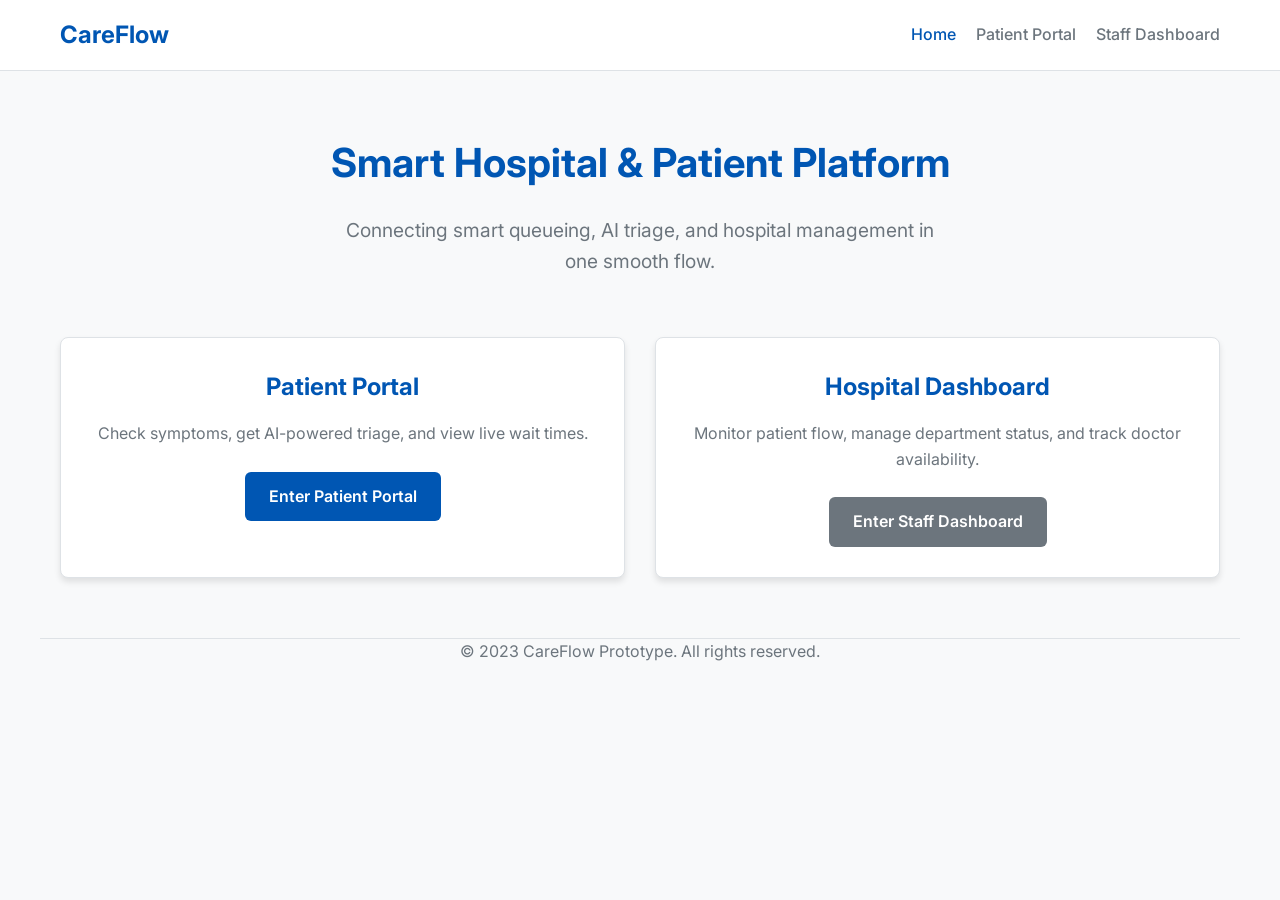
==== index.html @ 091896bb "Build CareFlow healthcare platform prototype - Implemented index.html landing page - Created patient" ====
<!DOCTYPE html>
<html lang="en">
<head>
    <meta charset="UTF-8">
    <meta name="viewport" content="width=device-width, initial-scale=1.0">
    <title>CareFlow | Smart Healthcare Platform</title>
    <link rel="stylesheet" href="css/style.css">
    <link href="https://fonts.googleapis.com/css2?family=Inter:wght@400;500;600;700&display=swap" rel="stylesheet">
</head>
<body>
    <nav class="navbar">
        <div class="container">
            <a href="index.html" class="logo">CareFlow</a>
            <ul class="nav-links">
                <li><a href="index.html" class="active">Home</a></li>
                <li><a href="patient.html">Patient Portal</a></li>
                <li><a href="dashboard.html">Staff Dashboard</a></li>
            </ul>
        </div>
    </nav>

    <main class="container">
        <header class="hero">
            <h1>Smart Hospital & Patient Platform</h1>
            <p>Connecting smart queueing, AI triage, and hospital management in one smooth flow.</p>
        </header>

        <section class="portal-selection">
            <div class="card">
                <h2>Patient Portal</h2>
                <p>Check symptoms, get AI-powered triage, and view live wait times.</p>
                <a href="patient.html" class="btn btn-primary">Enter Patient Portal</a>
            </div>
            <div class="card">
                <h2>Hospital Dashboard</h2>
                <p>Monitor patient flow, manage department status, and track doctor availability.</p>
                <a href="dashboard.html" class="btn btn-secondary">Enter Staff Dashboard</a>
            </div>
        </section>
    </main>

    <footer class="container">
        <p>&copy; 2023 CareFlow Prototype. All rights reserved.</p>
    </footer>
</body>
</html>
---- css/style.css ----
:root {
    --primary-color: #0056b3;
    --secondary-color: #6c757d;
    --success-color: #28a745;
    --warning-color: #ffc107;
    --danger-color: #dc3545;
    --bg-light: #f8f9fa;
    --text-dark: #343a40;
    --white: #ffffff;
    --border-color: #dee2e6;
    --font-family: 'Inter', -apple-system, BlinkMacSystemFont, "Segoe UI", Roboto, sans-serif;
}

* {
    box-sizing: border-box;
    margin: 0;
    padding: 0;
}

body {
    font-family: var(--font-family);
    line-height: 1.6;
    color: var(--text-dark);
    background-color: var(--bg-light);
}

.container {
    max-width: 1200px;
    margin: 0 auto;
    padding: 0 20px;
}

/* Navbar */
.navbar {
    background-color: var(--white);
    border-bottom: 1px solid var(--border-color);
    padding: 1rem 0;
    position: sticky;
    top: 0;
    z-index: 1000;
}

.navbar .container {
    display: flex;
    justify-content: space-between;
    align-items: center;
}

.logo {
    font-size: 1.5rem;
    font-weight: 700;
    color: var(--primary-color);
    text-decoration: none;
}

.nav-links {
    display: flex;
    list-style: none;
}

.nav-links li {
    margin-left: 20px;
}

.nav-links a {
    text-decoration: none;
    color: var(--secondary-color);
    font-weight: 500;
    transition: color 0.3s;
}

.nav-links a:hover, .nav-links a.active {
    color: var(--primary-color);
}

/* Hero Section */
.hero {
    text-align: center;
    padding: 60px 0;
}

.hero h1 {
    font-size: 2.5rem;
    margin-bottom: 20px;
    color: var(--primary-color);
}

.hero p {
    font-size: 1.2rem;
    color: var(--secondary-color);
    max-width: 600px;
    margin: 0 auto;
}

/* Portal Selection / Cards */
.portal-selection {
    display: grid;
    grid-template-columns: repeat(auto-fit, minmax(300px, 1fr));
    gap: 30px;
    margin-bottom: 60px;
}

.card {
    background: var(--white);
    border-radius: 8px;
    padding: 30px;
    box-shadow: 0 4px 6px rgba(0,0,0,0.1);
    text-align: center;
    border: 1px solid var(--border-color);
}

.card h2 {
    margin-bottom: 15px;
    color: var(--primary-color);
}

.card p {
    margin-bottom: 25px;
    color: var(--secondary-color);
}

/* Buttons */
.btn {
    display: inline-block;
    padding: 12px 24px;
    border-radius: 6px;
    text-decoration: none;
    font-weight: 600;
    transition: background-color 0.3s, transform 0.2s;
    cursor: pointer;
    border: none;
    font-size: 1rem;
}

.btn:active {
    transform: translateY(1px);
}

.btn-primary {
    background-color: var(--primary-color);
    color: var(--white);
}

.btn-primary:hover {
    background-color: #004494;
}

.btn-secondary {
    background-color: var(--secondary-color);
    color: var(--white);
}

.btn-secondary:hover {
    background-color: #5a6268;
}

.btn-block {
    display: block;
    width: 100%;
}

/* Footer */
footer {
    text-align: center;
    padding: 40px 0;
    color: var(--secondary-color);
    border-top: 1px solid var(--border-color);
}

/* Form Styles */
.form-group {
    margin-bottom: 20px;
    text-align: left;
}

.form-group label {
    display: block;
    margin-bottom: 5px;
    font-weight: 600;
}

input[type="text"],
input[type="email"],
input[type="tel"],
select,
textarea {
    width: 100%;
    padding: 12px;
    border: 1px solid var(--border-color);
    border-radius: 6px;
    font-family: inherit;
    font-size: 1rem;
}

textarea {
    resize: vertical;
    min-height: 100px;
}

/* Triage Colors */
.triage-critical { border-left: 10px solid var(--danger-color); }
.triage-urgent { border-left: 10px solid var(--warning-color); }
.triage-non-urgent { border-left: 10px solid var(--success-color); }

.badge {
    padding: 4px 8px;
    border-radius: 4px;
    font-size: 0.85rem;
    font-weight: 600;
    text-transform: uppercase;
}

.badge-red { background-color: var(--danger-color); color: white; }
.badge-orange { background-color: var(--warning-color); color: #333; }
.badge-green { background-color: var(--success-color); color: white; }

/* Responsive */
@media (max-width: 768px) {
    .nav-links {
        display: none; /* Simplification for prototype */
    }

    .hero h1 {
        font-size: 2rem;
    }
}
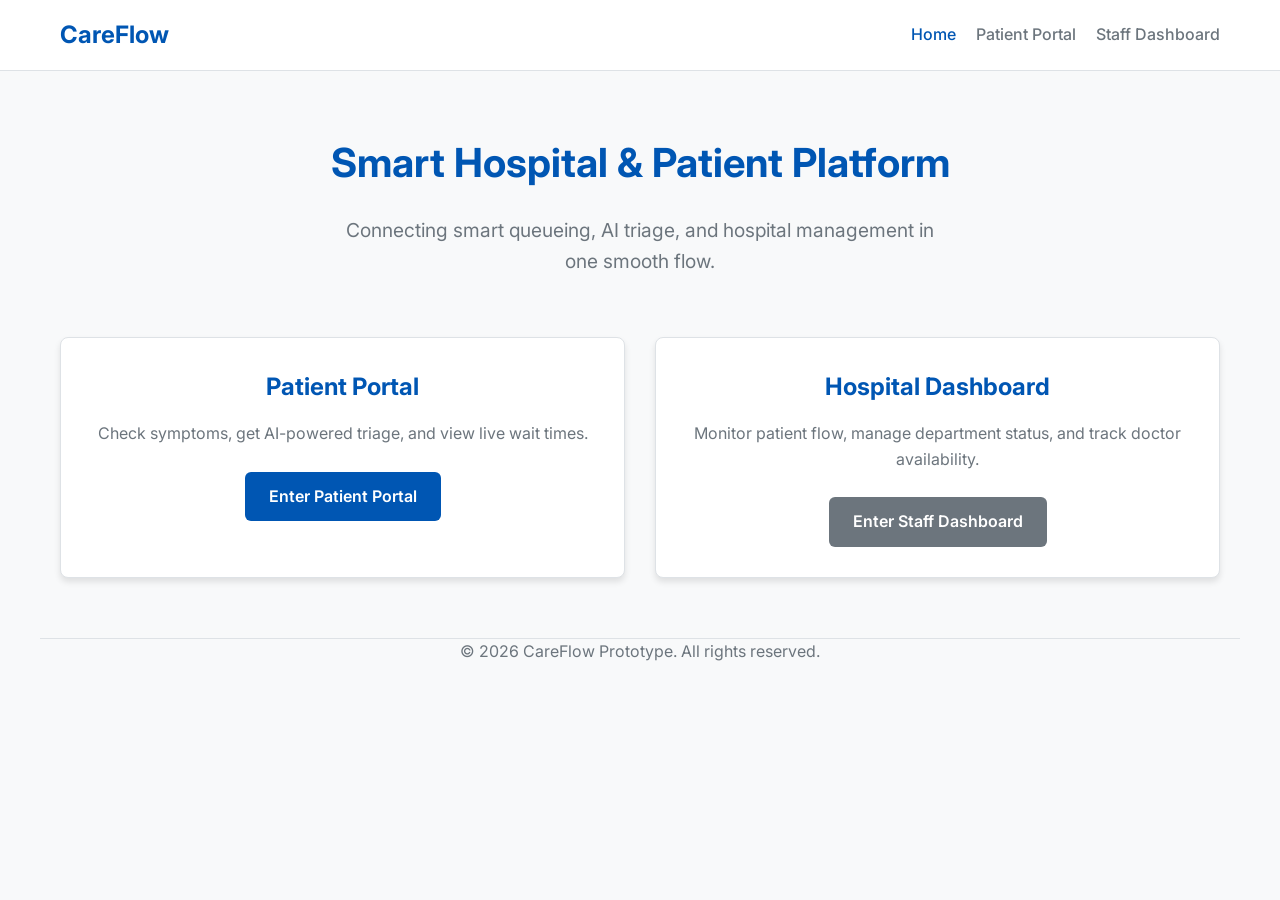
==== commit 4aa53395: "Update copyright year in footer to 2026" ====
--- a/index.html
+++ b/index.html
@@ -40,7 +40,7 @@
     </main>
 
     <footer class="container">
-        <p>&copy; 2023 CareFlow Prototype. All rights reserved.</p>
+        <p>&copy; 2026 CareFlow Prototype. All rights reserved.</p>
     </footer>
 </body>
 </html>
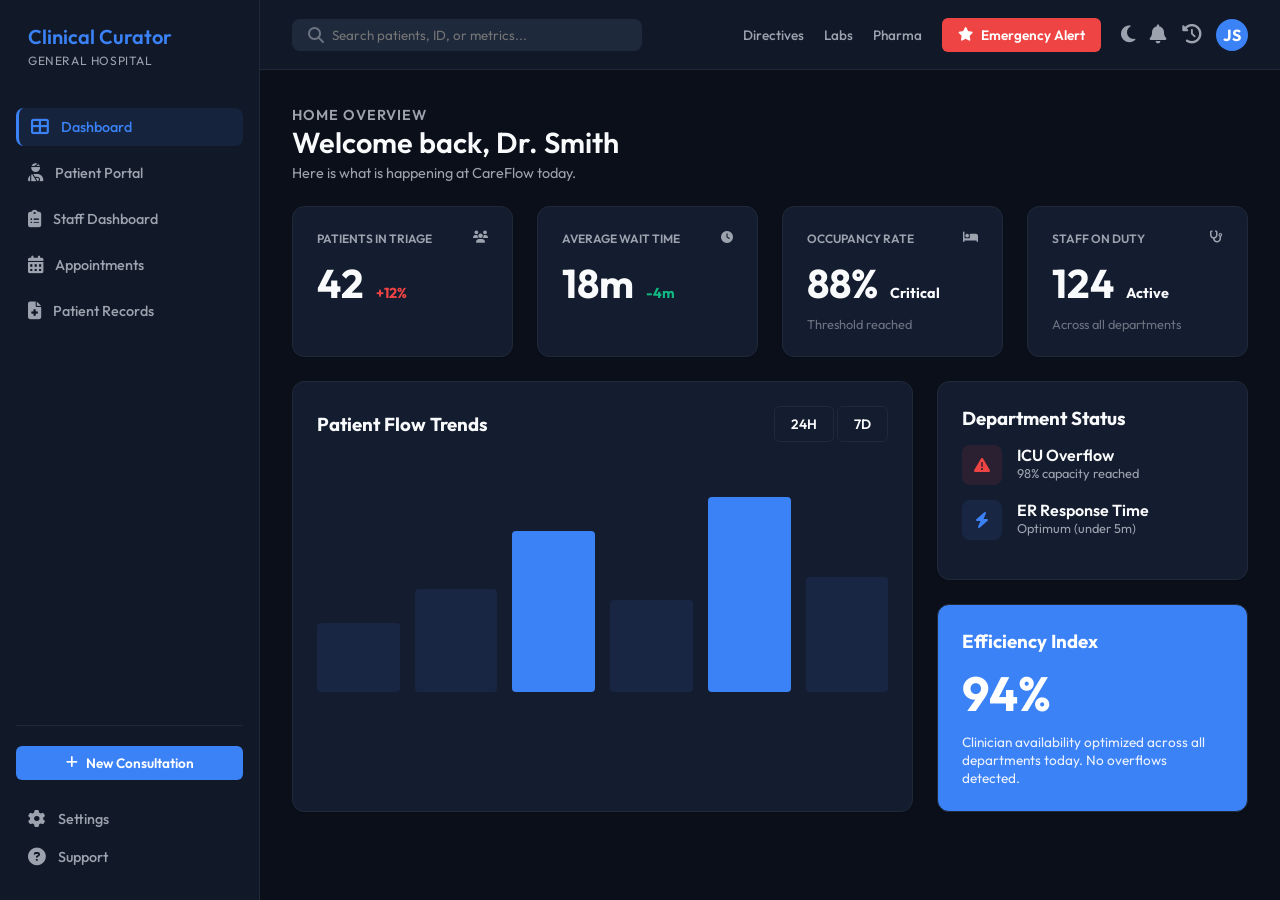
==== commit 581c2ed7: "Overhaul UI to premium Clinical Curator design and enhance triage simulation logic" ====
--- a/index.html
+++ b/index.html
@@ -3,44 +3,191 @@
 <head>
     <meta charset="UTF-8">
     <meta name="viewport" content="width=device-width, initial-scale=1.0">
-    <title>CareFlow | Smart Healthcare Platform</title>
+    <title>CareFlow | Clinical Curator</title>
     <link rel="stylesheet" href="css/style.css">
-    <link href="https://fonts.googleapis.com/css2?family=Inter:wght@400;500;600;700&display=swap" rel="stylesheet">
+    <link rel="stylesheet" href="https://cdnjs.cloudflare.com/ajax/libs/font-awesome/6.4.0/css/all.min.css">
 </head>
-<body>
-    <nav class="navbar">
-        <div class="container">
-            <a href="index.html" class="logo">CareFlow</a>
-            <ul class="nav-links">
-                <li><a href="index.html" class="active">Home</a></li>
-                <li><a href="patient.html">Patient Portal</a></li>
-                <li><a href="dashboard.html">Staff Dashboard</a></li>
+<body data-theme="dark">
+    <div class="app-container">
+        <!-- Sidebar -->
+        <aside class="sidebar">
+            <div class="brand">
+                <h1>Clinical Curator</h1>
+                <p>General Hospital</p>
+            </div>
+            
+            <ul class="nav-menu">
+                <li class="nav-item">
+                    <a href="index.html" class="nav-link active">
+                        <i class="fas fa-th-large"></i> Dashboard
+                    </a>
+                </li>
+                <li class="nav-item">
+                    <a href="patient.html" class="nav-link">
+                        <i class="fas fa-user-injured"></i> Patient Portal
+                    </a>
+                </li>
+                <li class="nav-item">
+                    <a href="dashboard.html" class="nav-link">
+                        <i class="fas fa-clipboard-list"></i> Staff Dashboard
+                    </a>
+                </li>
+                <li class="nav-item">
+                    <a href="#" class="nav-link">
+                        <i class="fas fa-calendar-alt"></i> Appointments
+                    </a>
+                </li>
+                <li class="nav-item">
+                    <a href="#" class="nav-link">
+                        <i class="fas fa-file-medical"></i> Patient Records
+                    </a>
+                </li>
             </ul>
-        </div>
-    </nav>
 
-    <main class="container">
-        <header class="hero">
-            <h1>Smart Hospital & Patient Platform</h1>
-            <p>Connecting smart queueing, AI triage, and hospital management in one smooth flow.</p>
-        </header>
+            <div class="sidebar-footer">
+                <button class="btn btn-primary btn-block">
+                    <i class="fas fa-plus"></i> New Consultation
+                </button>
+                <div style="margin-top: 20px;">
+                    <a href="#" class="nav-link"><i class="fas fa-cog"></i> Settings</a>
+                    <a href="#" class="nav-link"><i class="fas fa-question-circle"></i> Support</a>
+                </div>
+            </div>
+        </aside>
 
-        <section class="portal-selection">
-            <div class="card">
-                <h2>Patient Portal</h2>
-                <p>Check symptoms, get AI-powered triage, and view live wait times.</p>
-                <a href="patient.html" class="btn btn-primary">Enter Patient Portal</a>
+        <!-- Main Content -->
+        <main class="main-content">
+            <header class="top-header">
+                <div class="search-bar">
+                    <i class="fas fa-search"></i>
+                    <input type="text" placeholder="Search patients, ID, or metrics...">
+                </div>
+
+                <div class="header-actions">
+                    <nav class="header-links">
+                        <a href="#">Directives</a>
+                        <a href="#">Labs</a>
+                        <a href="#">Pharma</a>
+                    </nav>
+                    <button class="btn btn-danger">
+                        <i class="fas fa-star"></i> Emergency Alert
+                    </button>
+                    <div class="icon-btn-group" style="display: flex; gap: 15px;">
+                        <button class="icon-btn" id="theme-toggle"><i class="fas fa-moon"></i></button>
+                        <button class="icon-btn"><i class="fas fa-bell"></i></button>
+                        <button class="icon-btn"><i class="fas fa-history"></i></button>
+                        <div class="user-avatar" style="width: 32px; height: 32px; background: #3b82f6; border-radius: 50%; display: flex; align-items: center; justify-content: center; color: white; font-weight: bold;">
+                            JS
+                        </div>
+                    </div>
+                </div>
+            </header>
+
+            <div class="page-container">
+                <div class="page-header">
+                    <p class="subtitle" style="text-transform: uppercase; font-weight: 600; letter-spacing: 1px;">Home Overview</p>
+                    <h2>Welcome back, Dr. Smith</h2>
+                    <p class="subtitle">Here is what is happening at CareFlow today.</p>
+                </div>
+
+                <div class="grid-4">
+                    <div class="card kpi-card">
+                        <div class="kpi-header">
+                            <span>Patients in Triage</span>
+                            <i class="fas fa-users"></i>
+                        </div>
+                        <div class="kpi-value">42 <span class="kpi-trend up">+12%</span></div>
+                    </div>
+                    <div class="card kpi-card">
+                        <div class="kpi-header">
+                            <span>Average Wait Time</span>
+                            <i class="fas fa-clock"></i>
+                        </div>
+                        <div class="kpi-value">18m <span class="kpi-trend down">-4m</span></div>
+                    </div>
+                    <div class="card kpi-card">
+                        <div class="kpi-header">
+                            <span>Occupancy Rate</span>
+                            <i class="fas fa-bed"></i>
+                        </div>
+                        <div class="kpi-value">88% <span class="kpi-trend">Critical</span></div>
+                        <p class="kpi-desc">Threshold reached</p>
+                    </div>
+                    <div class="card kpi-card">
+                        <div class="kpi-header">
+                            <span>Staff on Duty</span>
+                            <i class="fas fa-stethoscope"></i>
+                        </div>
+                        <div class="kpi-value">124 <span class="kpi-trend">Active</span></div>
+                        <p class="kpi-desc">Across all departments</p>
+                    </div>
+                </div>
+
+                <div class="dashboard-layout">
+                    <div class="card">
+                        <div class="card-header" style="display: flex; justify-content: space-between; align-items: center; margin-bottom: 20px;">
+                            <h3>Patient Flow Trends</h3>
+                            <div class="chart-tabs">
+                                <button class="btn btn-outline btn-sm active">24H</button>
+                                <button class="btn btn-outline btn-sm">7D</button>
+                            </div>
+                        </div>
+                        <div class="mock-chart" style="height: 250px; display: flex; align-items: flex-end; gap: 15px; padding-bottom: 20px;">
+                            <div style="flex: 1; height: 30%; background: var(--accent-blue-light); border-radius: 4px;"></div>
+                            <div style="flex: 1; height: 45%; background: var(--accent-blue-light); border-radius: 4px;"></div>
+                            <div style="flex: 1; height: 70%; background: var(--accent-blue); border-radius: 4px;"></div>
+                            <div style="flex: 1; height: 40%; background: var(--accent-blue-light); border-radius: 4px;"></div>
+                            <div style="flex: 1; height: 85%; background: var(--accent-blue); border-radius: 4px;"></div>
+                            <div style="flex: 1; height: 50%; background: var(--accent-blue-light); border-radius: 4px;"></div>
+                        </div>
+                    </div>
+
+                    <aside class="dashboard-aside" style="display: flex; flex-direction: column; gap: 24px;">
+                        <div class="card">
+                            <h3>Department Status</h3>
+                            <ul style="list-style: none; margin-top: 15px;">
+                                <li style="display: flex; gap: 15px; margin-bottom: 15px;">
+                                    <div style="background: var(--danger-light); color: var(--danger); width: 40px; height: 40px; border-radius: 8px; display: flex; align-items: center; justify-content: center;"><i class="fas fa-exclamation-triangle"></i></div>
+                                    <div>
+                                        <p style="font-weight: 600;">ICU Overflow</p>
+                                        <p style="font-size: 0.8rem; color: var(--text-secondary);">98% capacity reached</p>
+                                    </div>
+                                </li>
+                                <li style="display: flex; gap: 15px; margin-bottom: 15px;">
+                                    <div style="background: var(--accent-blue-light); color: var(--accent-blue); width: 40px; height: 40px; border-radius: 8px; display: flex; align-items: center; justify-content: center;"><i class="fas fa-bolt"></i></div>
+                                    <div>
+                                        <p style="font-weight: 600;">ER Response Time</p>
+                                        <p style="font-size: 0.8rem; color: var(--text-secondary);">Optimum (under 5m)</p>
+                                    </div>
+                                </li>
+                            </ul>
+                        </div>
+                        
+                        <div class="card" style="background: var(--accent-blue); color: white;">
+                            <h3>Efficiency Index</h3>
+                            <div style="font-size: 3rem; font-weight: 700; margin: 10px 0;">94%</div>
+                            <p style="font-size: 0.85rem; opacity: 0.9;">Clinician availability optimized across all departments today. No overflows detected.</p>
+                        </div>
+                    </aside>
+                </div>
             </div>
-            <div class="card">
-                <h2>Hospital Dashboard</h2>
-                <p>Monitor patient flow, manage department status, and track doctor availability.</p>
-                <a href="dashboard.html" class="btn btn-secondary">Enter Staff Dashboard</a>
-            </div>
-        </section>
-    </main>
+        </main>
+    </div>
 
-    <footer class="container">
-        <p>&copy; 2026 CareFlow Prototype. All rights reserved.</p>
-    </footer>
+    <script src="js/shared.js"></script>
+    <script>
+        document.getElementById('theme-toggle').addEventListener('click', () => {
+            const body = document.body;
+            const theme = body.getAttribute('data-theme');
+            const icon = document.querySelector('#theme-toggle i');
+            if (theme === 'dark') {
+                body.setAttribute('data-theme', 'light');
+                icon.className = 'fas fa-sun';
+            } else {
+                body.setAttribute('data-theme', 'dark');
+                icon.className = 'fas fa-moon';
+            }
+        });
+    </script>
 </body>
 </html>
--- a/css/style.css
+++ b/css/style.css
@@ -1,14 +1,60 @@
+@import url('https://fonts.googleapis.com/css2?family=Outfit:wght@300;400;500;600;700&display=swap');
+
 :root {
-    --primary-color: #0056b3;
-    --secondary-color: #6c757d;
-    --success-color: #28a745;
-    --warning-color: #ffc107;
-    --danger-color: #dc3545;
-    --bg-light: #f8f9fa;
-    --text-dark: #343a40;
-    --white: #ffffff;
-    --border-color: #dee2e6;
-    --font-family: 'Inter', -apple-system, BlinkMacSystemFont, "Segoe UI", Roboto, sans-serif;
+    /* Fonts */
+    --font-family: 'Outfit', sans-serif;
+
+    /* Light Theme (Default) */
+    --bg-main: #f4f6f8;
+    --bg-sidebar: #ffffff;
+    --bg-card: #ffffff;
+    --bg-input: #f0f2f5;
+    
+    --text-primary: #111827;
+    --text-secondary: #6b7280;
+    --text-muted: #9ca3af;
+    
+    --border-color: #e5e7eb;
+    
+    --accent-blue: #1d4ed8;
+    --accent-blue-hover: #1e40af;
+    --accent-blue-light: #eff6ff;
+    
+    --danger: #dc2626;
+    --danger-light: #fee2e2;
+    --warning: #f59e0b;
+    --warning-light: #fef3c7;
+    --success: #10b981;
+    --success-light: #d1fae5;
+    
+    --shadow-sm: 0 1px 2px 0 rgba(0, 0, 0, 0.05);
+    --shadow-md: 0 4px 6px -1px rgba(0, 0, 0, 0.1), 0 2px 4px -1px rgba(0, 0, 0, 0.06);
+    --shadow-lg: 0 10px 15px -3px rgba(0, 0, 0, 0.1), 0 4px 6px -2px rgba(0, 0, 0, 0.05);
+}
+
+[data-theme="dark"] {
+    /* Dark Theme */
+    --bg-main: #0b0f19;
+    --bg-sidebar: #111827;
+    --bg-card: #141c2f;
+    --bg-input: #1e293b;
+    
+    --text-primary: #f9fafb;
+    --text-secondary: #9ca3af;
+    --text-muted: #6b7280;
+    
+    --border-color: #1f2937;
+    
+    --accent-blue: #3b82f6;
+    --accent-blue-hover: #60a5fa;
+    --accent-blue-light: rgba(59, 130, 246, 0.1);
+    
+    --danger: #ef4444;
+    --danger-light: rgba(239, 68, 68, 0.1);
+    --warning: #f59e0b;
+    --warning-light: rgba(245, 158, 11, 0.1);
+    --success: #10b981;
+    --success-light: rgba(16, 185, 129, 0.1);
 }
 
 * {
@@ -19,208 +65,321 @@
 
 body {
     font-family: var(--font-family);
-    line-height: 1.6;
-    color: var(--text-dark);
-    background-color: var(--bg-light);
-}
-
-.container {
-    max-width: 1200px;
-    margin: 0 auto;
-    padding: 0 20px;
-}
-
-/* Navbar */
-.navbar {
-    background-color: var(--white);
-    border-bottom: 1px solid var(--border-color);
-    padding: 1rem 0;
+    background-color: var(--bg-main);
+    color: var(--text-primary);
+    display: flex;
+    min-height: 100vh;
+    overflow-x: hidden;
+    transition: background-color 0.3s, color 0.3s;
+}
+
+/* Application Layout */
+.app-container {
+    display: flex;
+    width: 100%;
+}
+
+/* Sidebar */
+.sidebar {
+    width: 260px;
+    background-color: var(--bg-sidebar);
+    border-right: 1px solid var(--border-color);
+    display: flex;
+    flex-direction: column;
+    padding: 24px 16px;
+    height: 100vh;
     position: sticky;
     top: 0;
-    z-index: 1000;
-}
-
-.navbar .container {
-    display: flex;
+    z-index: 100;
+}
+
+.brand {
+    margin-bottom: 40px;
+    padding: 0 12px;
+}
+.brand h1 {
+    font-size: 1.25rem;
+    font-weight: 600;
+    color: var(--accent-blue);
+    margin-bottom: 4px;
+}
+.brand p {
+    font-size: 0.75rem;
+    color: var(--text-secondary);
+    text-transform: uppercase;
+    letter-spacing: 0.05em;
+}
+
+.nav-menu {
+    list-style: none;
+    flex-grow: 1;
+}
+
+.nav-item {
+    margin-bottom: 8px;
+}
+
+.nav-link {
+    display: flex;
+    align-items: center;
+    padding: 10px 12px;
+    color: var(--text-secondary);
+    text-decoration: none;
+    border-radius: 8px;
+    font-size: 0.9rem;
+    font-weight: 500;
+    transition: all 0.2s;
+}
+
+.nav-link:hover {
+    background-color: var(--bg-input);
+    color: var(--text-primary);
+}
+
+.nav-link.active {
+    background-color: var(--accent-blue-light);
+    color: var(--accent-blue);
+    border-left: 3px solid var(--accent-blue);
+}
+
+.nav-link i {
+    margin-right: 12px;
+    font-size: 1.1rem;
+}
+
+.sidebar-footer {
+    border-top: 1px solid var(--border-color);
+    padding-top: 20px;
+    margin-top: 20px;
+}
+
+/* Main Content Area */
+.main-content {
+    flex: 1;
+    display: flex;
+    flex-direction: column;
+    min-width: 0;
+}
+
+/* Top Header */
+.top-header {
+    height: 70px;
+    border-bottom: 1px solid var(--border-color);
+    display: flex;
+    align-items: center;
     justify-content: space-between;
-    align-items: center;
-}
-
-.logo {
-    font-size: 1.5rem;
-    font-weight: 700;
-    color: var(--primary-color);
+    padding: 0 32px;
+    background-color: var(--bg-sidebar);
+    position: sticky;
+    top: 0;
+    z-index: 90;
+}
+
+.search-bar {
+    display: flex;
+    align-items: center;
+    background-color: var(--bg-input);
+    border-radius: 8px;
+    padding: 8px 16px;
+    width: 350px;
+}
+
+.search-bar i {
+    color: var(--text-muted);
+    margin-right: 8px;
+}
+
+.search-bar input {
+    border: none;
+    background: none;
+    outline: none;
+    color: var(--text-primary);
+    width: 100%;
+    font-family: var(--font-family);
+}
+
+.header-actions {
+    display: flex;
+    align-items: center;
+    gap: 20px;
+}
+
+.header-links {
+    display: flex;
+    gap: 20px;
+}
+.header-links a {
+    color: var(--text-secondary);
     text-decoration: none;
-}
-
-.nav-links {
-    display: flex;
-    list-style: none;
-}
-
-.nav-links li {
-    margin-left: 20px;
-}
-
-.nav-links a {
-    text-decoration: none;
-    color: var(--secondary-color);
+    font-size: 0.85rem;
     font-weight: 500;
-    transition: color 0.3s;
-}
-
-.nav-links a:hover, .nav-links a.active {
-    color: var(--primary-color);
-}
-
-/* Hero Section */
-.hero {
-    text-align: center;
-    padding: 60px 0;
-}
-
-.hero h1 {
-    font-size: 2.5rem;
-    margin-bottom: 20px;
-    color: var(--primary-color);
-}
-
-.hero p {
+}
+.header-links a:hover { color: var(--text-primary); }
+
+.icon-btn {
+    background: none;
+    border: none;
+    color: var(--text-secondary);
     font-size: 1.2rem;
-    color: var(--secondary-color);
-    max-width: 600px;
-    margin: 0 auto;
-}
-
-/* Portal Selection / Cards */
-.portal-selection {
-    display: grid;
-    grid-template-columns: repeat(auto-fit, minmax(300px, 1fr));
-    gap: 30px;
-    margin-bottom: 60px;
-}
-
-.card {
-    background: var(--white);
-    border-radius: 8px;
-    padding: 30px;
-    box-shadow: 0 4px 6px rgba(0,0,0,0.1);
-    text-align: center;
-    border: 1px solid var(--border-color);
-}
-
-.card h2 {
-    margin-bottom: 15px;
-    color: var(--primary-color);
-}
-
-.card p {
-    margin-bottom: 25px;
-    color: var(--secondary-color);
-}
+    cursor: pointer;
+    transition: color 0.2s;
+}
+.icon-btn:hover { color: var(--text-primary); }
 
 /* Buttons */
 .btn {
-    display: inline-block;
-    padding: 12px 24px;
+    padding: 8px 16px;
     border-radius: 6px;
-    text-decoration: none;
-    font-weight: 600;
-    transition: background-color 0.3s, transform 0.2s;
+    font-family: var(--font-family);
+    font-size: 0.85rem;
+    font-weight: 600;
     cursor: pointer;
     border: none;
-    font-size: 1rem;
-}
-
-.btn:active {
-    transform: translateY(1px);
-}
-
+    transition: opacity 0.2s, transform 0.1s;
+    display: inline-flex;
+    align-items: center;
+    justify-content: center;
+    gap: 8px;
+}
+.btn:active { transform: translateY(1px); }
 .btn-primary {
-    background-color: var(--primary-color);
-    color: var(--white);
-}
-
-.btn-primary:hover {
-    background-color: #004494;
-}
-
-.btn-secondary {
-    background-color: var(--secondary-color);
-    color: var(--white);
-}
-
-.btn-secondary:hover {
-    background-color: #5a6268;
-}
-
-.btn-block {
-    display: block;
-    width: 100%;
-}
-
-/* Footer */
-footer {
-    text-align: center;
-    padding: 40px 0;
-    color: var(--secondary-color);
-    border-top: 1px solid var(--border-color);
-}
-
-/* Form Styles */
-.form-group {
-    margin-bottom: 20px;
-    text-align: left;
-}
-
-.form-group label {
-    display: block;
-    margin-bottom: 5px;
-    font-weight: 600;
-}
-
-input[type="text"],
-input[type="email"],
-input[type="tel"],
-select,
-textarea {
-    width: 100%;
-    padding: 12px;
+    background: var(--accent-blue);
+    color: #fff;
+}
+.btn-primary:hover { background: var(--accent-blue-hover); }
+.btn-danger {
+    background: var(--danger);
+    color: #fff;
+}
+.btn-outline {
+    background: transparent;
     border: 1px solid var(--border-color);
-    border-radius: 6px;
-    font-family: inherit;
-    font-size: 1rem;
-}
-
-textarea {
-    resize: vertical;
-    min-height: 100px;
-}
-
-/* Triage Colors */
-.triage-critical { border-left: 10px solid var(--danger-color); }
-.triage-urgent { border-left: 10px solid var(--warning-color); }
-.triage-non-urgent { border-left: 10px solid var(--success-color); }
-
+    color: var(--text-primary);
+}
+.btn-block { width: 100%; }
+
+/* Page Content */
+.page-container {
+    padding: 32px;
+    flex-grow: 1;
+    overflow-y: auto;
+}
+
+.page-header {
+    margin-bottom: 24px;
+}
+.page-header h2 {
+    font-size: 1.8rem;
+    font-weight: 600;
+    color: var(--text-primary);
+}
+.page-header .subtitle {
+    color: var(--text-secondary);
+    font-size: 0.9rem;
+    margin-top: 4px;
+}
+
+/* Cards */
+.card {
+    background: var(--bg-card);
+    border-radius: 12px;
+    border: 1px solid var(--border-color);
+    padding: 24px;
+    box-shadow: var(--shadow-sm);
+}
+
+/* Badges */
 .badge {
     padding: 4px 8px;
     border-radius: 4px;
-    font-size: 0.85rem;
-    font-weight: 600;
+    font-size: 0.7rem;
+    font-weight: 700;
     text-transform: uppercase;
 }
-
-.badge-red { background-color: var(--danger-color); color: white; }
-.badge-orange { background-color: var(--warning-color); color: #333; }
-.badge-green { background-color: var(--success-color); color: white; }
-
-/* Responsive */
-@media (max-width: 768px) {
-    .nav-links {
-        display: none; /* Simplification for prototype */
-    }
-
-    .hero h1 {
-        font-size: 2rem;
-    }
-}
+.badge-critical, .badge-danger { background: var(--danger-light); color: var(--danger); }
+.badge-urgent, .badge-warning { background: var(--warning-light); color: var(--warning); }
+.badge-stable, .badge-success { background: var(--success-light); color: var(--success); }
+
+/* Tables */
+.data-table {
+    width: 100%;
+    border-collapse: collapse;
+}
+.data-table th, .data-table td {
+    padding: 16px;
+    text-align: left;
+    border-bottom: 1px solid var(--border-color);
+    font-size: 0.9rem;
+}
+.data-table th {
+    color: var(--text-secondary);
+    font-weight: 600;
+    text-transform: uppercase;
+    font-size: 0.75rem;
+    letter-spacing: 0.05em;
+}
+.data-table tr:last-child td { border-bottom: none; }
+.data-table tbody tr:hover { background-color: var(--bg-input); }
+
+/* Grid Layouts */
+.grid-4 { display: grid; grid-template-columns: repeat(4, 1fr); gap: 24px; }
+.grid-2 { display: grid; grid-template-columns: repeat(2, 1fr); gap: 24px; }
+.dashboard-layout { display: grid; grid-template-columns: 2fr 1fr; gap: 24px; margin-top: 24px; }
+
+/* KPI Cards */
+.kpi-card {
+    display: flex;
+    flex-direction: column;
+}
+.kpi-header {
+    display: flex;
+    justify-content: space-between;
+    color: var(--text-secondary);
+    font-size: 0.75rem;
+    font-weight: 600;
+    text-transform: uppercase;
+    margin-bottom: 12px;
+}
+.kpi-value {
+    font-size: 2.5rem;
+    font-weight: 700;
+    display: flex;
+    align-items: baseline;
+    gap: 12px;
+}
+.kpi-trend { font-size: 0.9rem; }
+.kpi-trend.up { color: var(--danger); }
+.kpi-trend.down { color: var(--success); }
+.kpi-desc { font-size: 0.8rem; color: var(--text-muted); margin-top: 8px; }
+
+/* Utilities */
+.text-danger { color: var(--danger); }
+.text-warning { color: var(--warning); }
+.text-success { color: var(--success); }
+
+/* Triage Form specific styles */
+.form-group { margin-bottom: 20px; }
+.form-group label { display: block; margin-bottom: 8px; font-weight: 500; font-size: 0.9rem; }
+.form-control {
+    width: 100%;
+    padding: 12px;
+    background: var(--bg-input);
+    border: 1px solid var(--border-color);
+    border-radius: 8px;
+    color: var(--text-primary);
+    font-family: inherit;
+}
+.form-control:focus { outline: none; border-color: var(--accent-blue); }
+
+.ai-insight {
+    border: 1px solid var(--danger);
+    background: var(--bg-card);
+    position: relative;
+    overflow: hidden;
+}
+.ai-insight::before {
+    content: '';
+    position: absolute;
+    top: 0; left: 0; width: 4px; height: 100%;
+    background: var(--danger);
+}
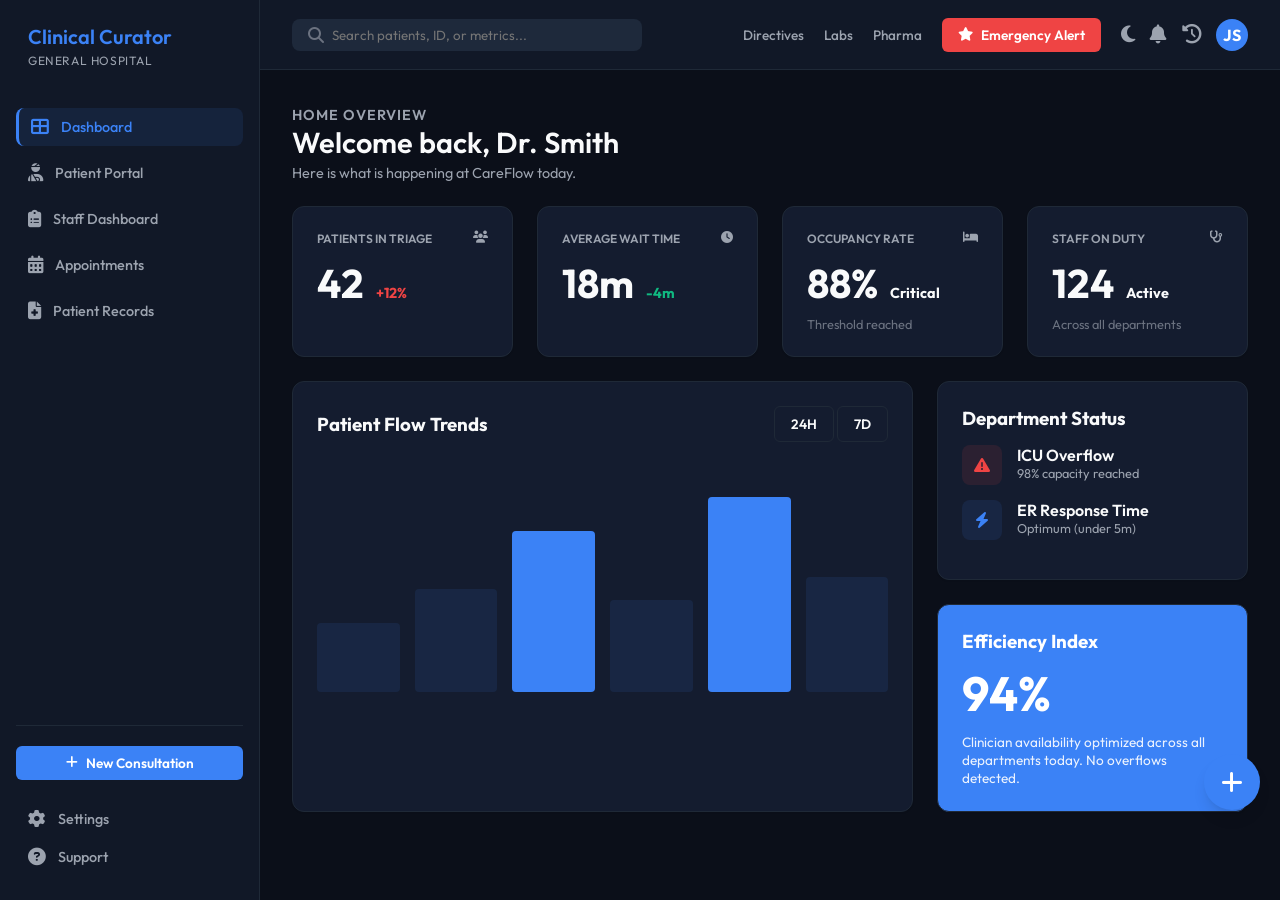
==== commit 78078975: "feat: implement mobile-responsive design across all pages - Added media queries for tablet (1024px) " ====
--- a/index.html
+++ b/index.html
@@ -73,6 +73,7 @@
                         <i class="fas fa-star"></i> Emergency Alert
                     </button>
                     <div class="icon-btn-group" style="display: flex; gap: 15px;">
+                        <button class="icon-btn mobile-search-trigger" id="mobile-search-trigger"><i class="fas fa-search"></i></button>
                         <button class="icon-btn" id="theme-toggle"><i class="fas fa-moon"></i></button>
                         <button class="icon-btn"><i class="fas fa-bell"></i></button>
                         <button class="icon-btn"><i class="fas fa-history"></i></button>
@@ -174,6 +175,82 @@
         </main>
     </div>
 
+    <!-- Bottom Navigation -->
+    <nav class="bottom-nav">
+        <a href="index.html" class="bottom-nav-item active">
+            <i class="fas fa-th-large"></i>
+            <span>Home</span>
+        </a>
+        <a href="patient.html" class="bottom-nav-item">
+            <i class="fas fa-user-injured"></i>
+            <span>Patient</span>
+        </a>
+        <a href="dashboard.html" class="bottom-nav-item">
+            <i class="fas fa-clipboard-list"></i>
+            <span>Staff</span>
+        </a>
+        <a href="#" class="bottom-nav-item" id="mobile-more-btn">
+            <i class="fas fa-ellipsis-h"></i>
+            <span>More</span>
+        </a>
+    </nav>
+
+    <!-- FAB -->
+    <button class="fab" id="mobile-fab">
+        <i class="fas fa-plus"></i>
+    </button>
+
+    <!-- Mobile More Menu -->
+    <div class="mobile-menu-overlay" id="mobile-menu-overlay">
+        <div class="mobile-menu">
+            <div class="mobile-menu-header">
+                <div class="brand">
+                    <h1>Clinical Curator</h1>
+                    <p>General Hospital</p>
+                </div>
+                <button class="icon-btn" id="close-mobile-menu"><i class="fas fa-times"></i></button>
+            </div>
+            <div class="mobile-menu-grid">
+                <a href="#" class="mobile-menu-item">
+                    <i class="fas fa-calendar-alt"></i>
+                    <span>Appointments</span>
+                </a>
+                <a href="#" class="mobile-menu-item">
+                    <i class="fas fa-file-medical"></i>
+                    <span>Records</span>
+                </a>
+                <a href="#" class="mobile-menu-item">
+                    <i class="fas fa-book-medical"></i>
+                    <span>Directives</span>
+                </a>
+                <a href="#" class="mobile-menu-item">
+                    <i class="fas fa-flask"></i>
+                    <span>Labs</span>
+                </a>
+                <a href="#" class="mobile-menu-item">
+                    <i class="fas fa-pills"></i>
+                    <span>Pharma</span>
+                </a>
+                <a href="#" class="mobile-menu-item">
+                    <i class="fas fa-cog"></i>
+                    <span>Settings</span>
+                </a>
+            </div>
+            <div style="border-top: 1px solid var(--border-color); padding-top: 20px;">
+                <a href="#" class="nav-link"><i class="fas fa-question-circle"></i> Support</a>
+            </div>
+        </div>
+    </div>
+
+    <!-- Mobile Search Overlay -->
+    <div class="mobile-search-overlay" id="mobile-search-overlay">
+        <button class="icon-btn" id="close-mobile-search"><i class="fas fa-arrow-left"></i></button>
+        <div class="search-bar" style="display: flex; flex: 1; width: auto;">
+            <i class="fas fa-search"></i>
+            <input type="text" placeholder="Search...">
+        </div>
+    </div>
+
     <script src="js/shared.js"></script>
     <script>
         document.getElementById('theme-toggle').addEventListener('click', () => {
--- a/css/style.css
+++ b/css/style.css
@@ -383,3 +383,241 @@
     top: 0; left: 0; width: 4px; height: 100%;
     background: var(--danger);
 }
+
+/* Mobile & Tablet Responsive Styles */
+
+/* Bottom Navigation (Mobile Only) */
+.bottom-nav {
+    display: none;
+    position: fixed;
+    bottom: 0;
+    left: 0;
+    right: 0;
+    height: 70px;
+    background: var(--bg-sidebar);
+    border-top: 1px solid var(--border-color);
+    display: none; /* Hidden by default, shown in media query */
+    justify-content: space-around;
+    align-items: center;
+    z-index: 1000;
+    padding: 0 10px;
+}
+
+.bottom-nav-item {
+    display: flex;
+    flex-direction: column;
+    align-items: center;
+    color: var(--text-secondary);
+    text-decoration: none;
+    font-size: 0.7rem;
+    gap: 4px;
+}
+
+.bottom-nav-item i {
+    font-size: 1.2rem;
+}
+
+.bottom-nav-item.active {
+    color: var(--accent-blue);
+}
+
+/* Floating Action Button */
+.fab {
+    display: none;
+    position: fixed;
+    bottom: 90px;
+    right: 20px;
+    width: 56px;
+    height: 56px;
+    border-radius: 28px;
+    background: var(--accent-blue);
+    color: white;
+    box-shadow: var(--shadow-lg);
+    border: none;
+    align-items: center;
+    justify-content: center;
+    font-size: 1.5rem;
+    z-index: 999;
+    cursor: pointer;
+}
+
+/* More Menu Overlay */
+.mobile-menu-overlay {
+    display: none;
+    position: fixed;
+    top: 0;
+    left: 0;
+    width: 100%;
+    height: 100%;
+    background: rgba(0,0,0,0.5);
+    z-index: 1001;
+    opacity: 0;
+    transition: opacity 0.3s;
+    pointer-events: none;
+}
+
+.mobile-menu-overlay.active {
+    display: block;
+    opacity: 1;
+    pointer-events: auto;
+}
+
+.mobile-menu {
+    position: absolute;
+    bottom: 0;
+    left: 0;
+    width: 100%;
+    background: var(--bg-sidebar);
+    border-radius: 20px 20px 0 0;
+    padding: 24px;
+    transform: translateY(100%);
+    transition: transform 0.3s ease-out;
+}
+
+.mobile-menu-overlay.active .mobile-menu {
+    transform: translateY(0);
+}
+
+.mobile-menu-header {
+    display: flex;
+    justify-content: space-between;
+    align-items: center;
+    margin-bottom: 20px;
+}
+
+.mobile-menu-grid {
+    display: grid;
+    grid-template-columns: repeat(3, 1fr);
+    gap: 20px;
+    margin-bottom: 24px;
+}
+
+.mobile-menu-item {
+    display: flex;
+    flex-direction: column;
+    align-items: center;
+    gap: 8px;
+    color: var(--text-primary);
+    text-decoration: none;
+    font-size: 0.8rem;
+    text-align: center;
+}
+
+.mobile-menu-item i {
+    font-size: 1.5rem;
+    color: var(--accent-blue);
+    background: var(--accent-blue-light);
+    width: 48px;
+    height: 48px;
+    border-radius: 12px;
+    display: flex;
+    align-items: center;
+    justify-content: center;
+}
+
+/* Mobile Search Overlay */
+.mobile-search-overlay {
+    display: none;
+    position: fixed;
+    top: 0;
+    left: 0;
+    width: 100%;
+    height: 70px;
+    background: var(--bg-sidebar);
+    z-index: 1002;
+    padding: 10px 20px;
+    align-items: center;
+    gap: 15px;
+    border-bottom: 1px solid var(--border-color);
+}
+
+.mobile-search-overlay.active {
+    display: flex;
+}
+
+/* Media Queries */
+@media (max-width: 1024px) {
+    .grid-4 { grid-template-columns: repeat(2, 1fr); }
+    .dashboard-layout { grid-template-columns: 1fr; }
+    .search-bar { width: 250px; }
+}
+
+@media (max-width: 768px) {
+    .sidebar { display: none; }
+
+    .app-container { flex-direction: column; }
+
+    .main-content { margin-bottom: 70px; }
+
+    .top-header {
+        padding: 0 20px;
+    }
+
+    .search-bar, .header-links, .btn-danger {
+        display: none;
+    }
+
+    .mobile-search-trigger {
+        display: block !important;
+    }
+
+    .bottom-nav {
+        display: flex;
+    }
+
+    .fab {
+        display: flex;
+    }
+
+    .grid-4, .grid-2 {
+        grid-template-columns: 1fr;
+    }
+
+    .page-container {
+        padding: 20px;
+    }
+
+    .page-header h2 {
+        font-size: 1.5rem;
+    }
+
+    .kpi-value {
+        font-size: 2rem;
+    }
+
+    .header-actions {
+        gap: 10px;
+    }
+
+    /* Adjust Triage Form for mobile */
+    #triage-form div[style*="grid-template-columns: 1fr 1fr"] {
+        grid-template-columns: 1fr !important;
+    }
+
+    .dashboard-layout aside {
+        order: 2;
+    }
+
+    .dashboard-layout .card:first-child {
+        order: 1;
+    }
+
+    .page-header {
+        flex-direction: column;
+        align-items: flex-start !important;
+        gap: 15px;
+    }
+
+    .page-header div:last-child {
+        width: 100%;
+        display: flex;
+        gap: 10px;
+    }
+
+    .page-header .btn {
+        flex: 1;
+    }
+}
+
+/* Utility to show/hide */
+.mobile-search-trigger { display: none; }
